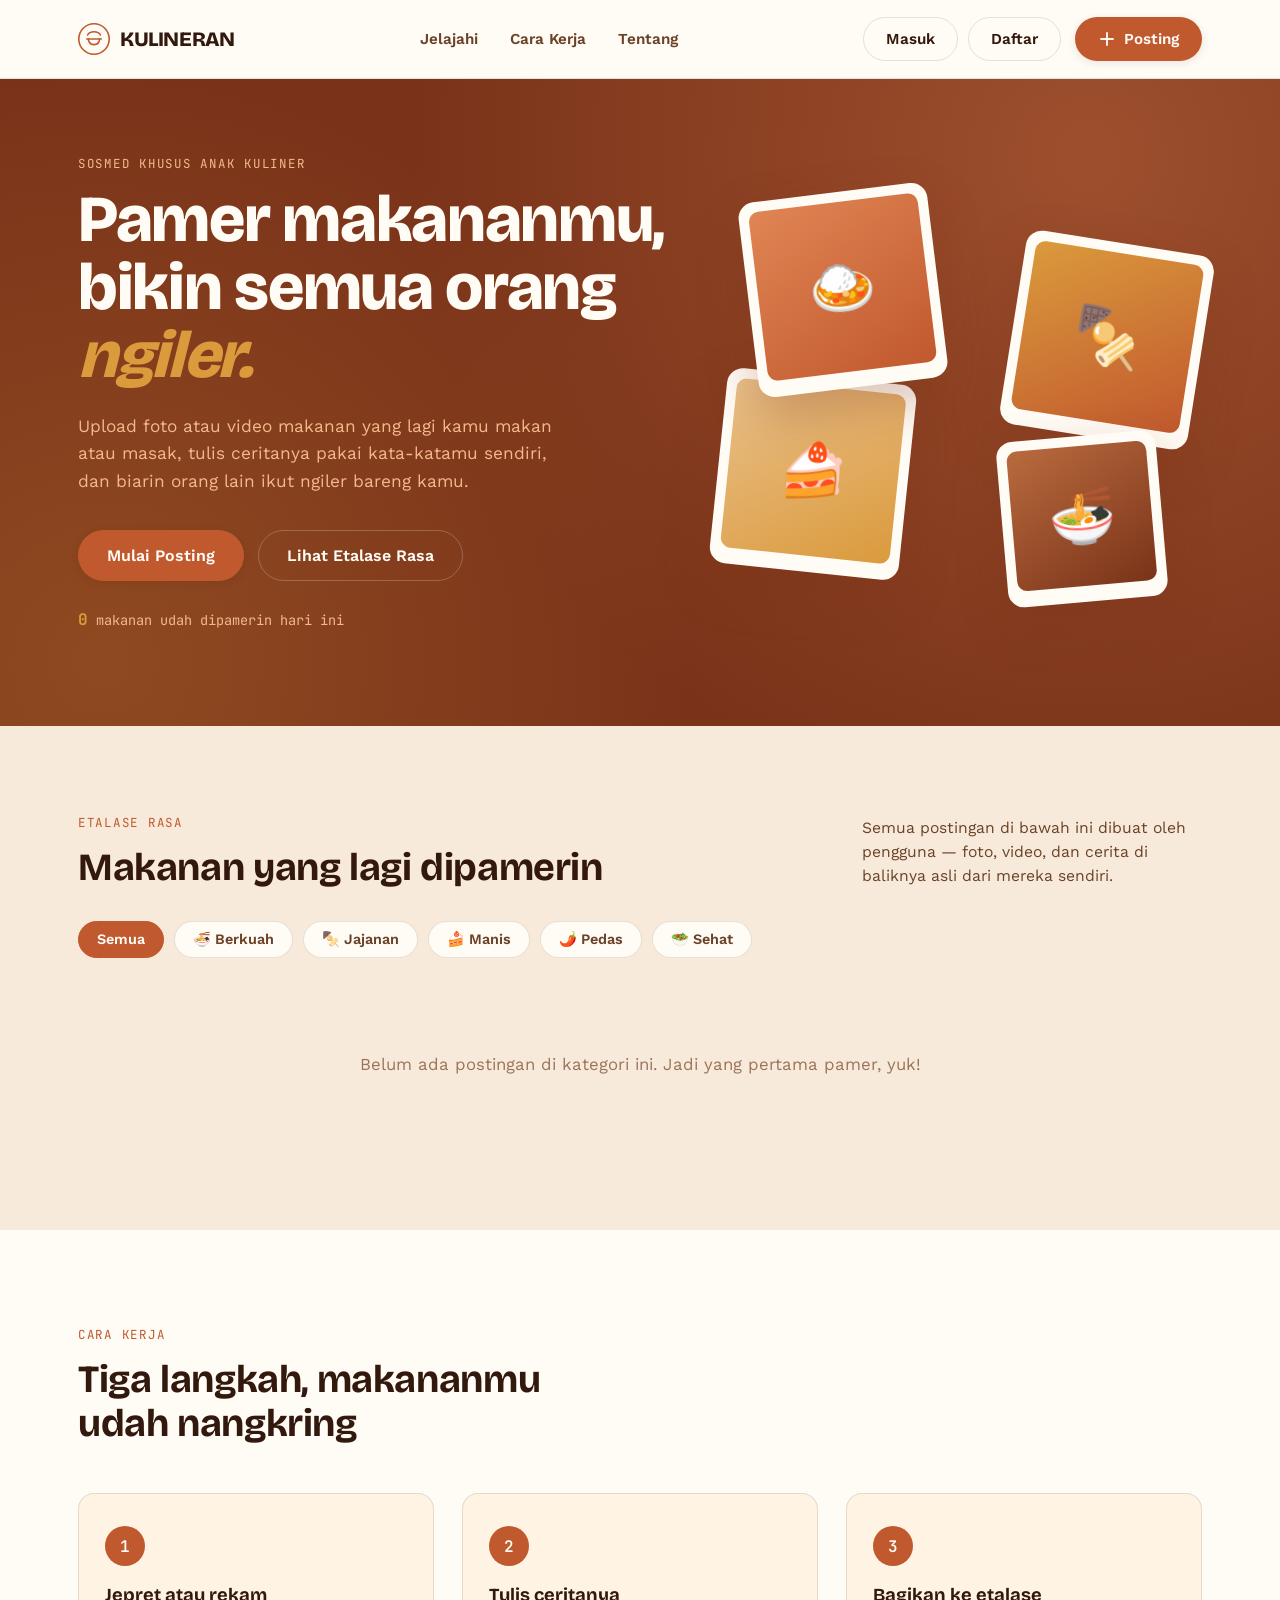
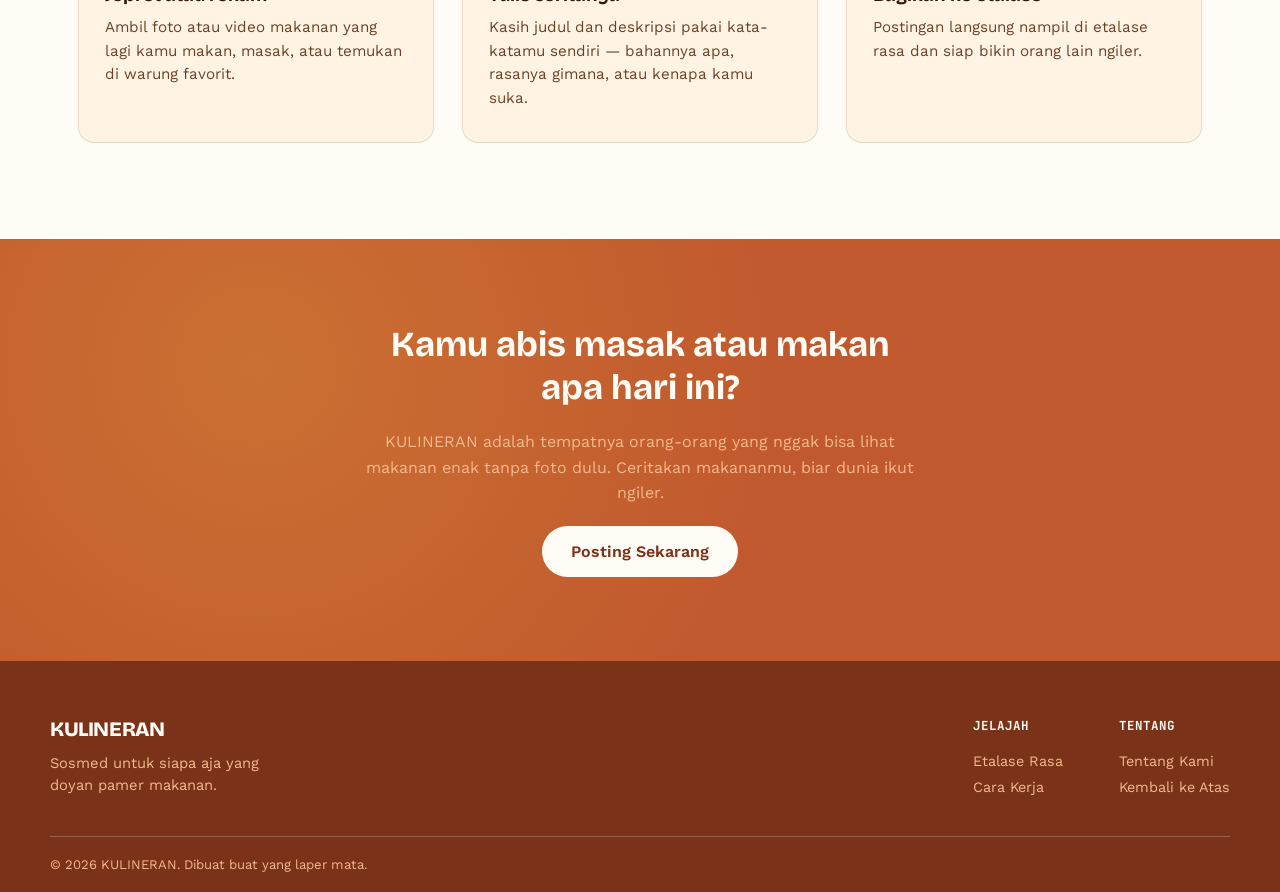
==== index.html @ 12bdce5d "Fix website structure" ====
<!DOCTYPE html>
<html lang="id">
<head>
<meta charset="UTF-8">
<meta name="viewport" content="width=device-width, initial-scale=1.0">
<title>KULINERAN — Pamer Makananmu, Bikin Semua Orang Ngiler</title>
<link rel="preconnect" href="https://fonts.googleapis.com">
<link rel="preconnect" href="https://fonts.gstatic.com" crossorigin>
<link href="https://fonts.googleapis.com/css2?family=Bricolage+Grotesque:opsz,wght@12..96,500;12..96,600;12..96,700;12..96,800&family=Work+Sans:wght@400;500;600;700&family=JetBrains+Mono:wght@400;500&display=swap" rel="stylesheet">
<link rel="stylesheet" href="style.css">
</head>
<body>

<!-- ============ HEADER ============ -->
<header class="site-header" id="top">
  <div class="wrap header-inner">
    <a class="logo" href="#top" aria-label="KULINERAN — beranda">
      <span class="logo-mark" aria-hidden="true">
        <svg viewBox="0 0 40 40" fill="none" xmlns="http://www.w3.org/2000/svg">
          <circle cx="20" cy="20" r="19" stroke="currentColor" stroke-width="2"/>
          <path d="M12 15C12 15 14 11 20 11C26 11 28 15 28 15" stroke="currentColor" stroke-width="2" stroke-linecap="round"/>
          <path d="M11 20H29" stroke="currentColor" stroke-width="2" stroke-linecap="round"/>
          <path d="M13 20C13 20 13 27 20 27C27 27 27 20 27 20" stroke="currentColor" stroke-width="2" stroke-linecap="round"/>
        </svg>
      </span>
      <span class="logo-text">KULINERAN</span>
    </a>

    <nav class="main-nav" aria-label="Navigasi utama">
      <a href="#feed">Jelajahi</a>
      <a href="#cara-kerja">Cara Kerja</a>
      <a href="#tentang">Tentang</a>
    </nav>

    <div class="header-actions">
      <div class="auth-guest" id="authGuest">
        <a class="btn btn-ghost header-auth-link" href="login.html">Masuk</a>
        <a class="btn btn-ghost header-auth-link" href="register.html">Daftar</a>
      </div>
      <div class="auth-user" id="authUser" hidden>
        <a class="user-chip" href="profile.html" aria-label="Lihat profil pengguna">
          <span class="user-avatar" id="userAvatar" aria-hidden="true">👤</span>
          <span class="user-name" id="userName">Kamu</span>
        </a>
        <button class="btn btn-ghost header-auth-link" id="logoutBtn" type="button">Keluar</button>
      </div>
      <button class="btn btn-primary" id="openUploadBtn" type="button">
        <svg width="18" height="18" viewBox="0 0 24 24" fill="none" aria-hidden="true"><path d="M12 4V20M4 12H20" stroke="currentColor" stroke-width="2.4" stroke-linecap="round"/></svg>
        Posting
      </button>
      <button class="nav-toggle" id="navToggle" aria-label="Buka menu" aria-expanded="false">
        <span></span><span></span><span></span>
      </button>
    </div>
  </div>
  <nav class="mobile-nav" id="mobileNav" aria-label="Navigasi mobile">
    <a href="#feed">Jelajahi</a>
    <a href="#cara-kerja">Cara Kerja</a>
    <a href="#tentang">Tentang</a>
    <a href="login.html" id="mobileLoginLink">Masuk</a>
    <a href="register.html" id="mobileRegisterLink">Daftar</a>
    <a href="#" id="mobileLogoutLink" hidden>Keluar</a>
  </nav>
</header>


<main>
  <!-- ============ HERO ============ -->
  <section class="hero">
    <div class="wrap hero-inner">
      <div class="hero-copy">
        <p class="eyebrow">sosmed khusus anak kuliner</p>
        <h1 class="hero-title">Pamer&nbsp;makananmu,<br>bikin&nbsp;semua&nbsp;orang<br><span class="hero-title-accent">ngiler.</span></h1>
        <p class="hero-sub">Upload foto atau video makanan yang lagi kamu makan atau masak, tulis ceritanya pakai kata-katamu sendiri, dan biarin orang lain ikut ngiler bareng kamu.</p>
        <div class="hero-cta">
          <button class="btn btn-primary btn-lg" id="heroUploadBtn" type="button">Mulai Posting</button>
          <a class="btn btn-ghost btn-lg" href="#feed">Lihat Etalase Rasa</a>
        </div>
        <p class="hero-stat"><strong id="totalPosts">12.480</strong> makanan udah dipamerin hari ini</p>
      </div>

      <div class="hero-collage" aria-hidden="true">
        <div class="collage-card card-a">
          <div class="collage-media grad-1">🍛</div>
        </div>
        <div class="collage-card card-b">
          <div class="collage-media grad-2">🍢</div>
        </div>
        <div class="collage-card card-c">
          <div class="collage-media grad-3">🍰</div>
        </div>
        <div class="collage-card card-d">
          <div class="collage-media grad-4">🍜</div>
        </div>
      </div>
    </div>
  </section>

  <!-- ============ FEED ============ -->
  <section class="feed-section" id="feed">
    <div class="wrap">
      <div class="feed-header">
        <div>
          <p class="eyebrow eyebrow-dark">etalase rasa</p>
          <h2 class="section-title">Makanan yang lagi dipamerin</h2>
        </div>
        <p class="feed-desc">Semua postingan di bawah ini dibuat oleh pengguna — foto, video, dan cerita di baliknya asli dari mereka sendiri.</p>
      </div>

      <div class="filter-row" id="filterRow" role="tablist" aria-label="Filter kategori makanan">
        <button class="chip is-active" data-filter="semua" type="button" role="tab" aria-selected="true">Semua</button>
        <button class="chip" data-filter="berkuah" type="button" role="tab" aria-selected="false">🍜 Berkuah</button>
        <button class="chip" data-filter="jajanan" type="button" role="tab" aria-selected="false">🍢 Jajanan</button>
        <button class="chip" data-filter="manis" type="button" role="tab" aria-selected="false">🍰 Manis</button>
        <button class="chip" data-filter="pedas" type="button" role="tab" aria-selected="false">🌶️ Pedas</button>
        <button class="chip" data-filter="sehat" type="button" role="tab" aria-selected="false">🥗 Sehat</button>
      </div>

      <div class="feed-grid" id="feedGrid">
        <!-- Kartu makanan akan ditambahkan lewat JS (seed data + postingan baru) -->
      </div>

      <p class="feed-empty" id="feedEmpty" hidden>Belum ada postingan di kategori ini. Jadi yang pertama pamer, yuk!</p>
    </div>
  </section>

  <!-- ============ CARA KERJA ============ -->
  <section class="how-section" id="cara-kerja">
    <div class="wrap">
      <p class="eyebrow eyebrow-dark">cara kerja</p>
      <h2 class="section-title">Tiga langkah, makananmu udah nangkring</h2>

      <div class="how-grid">
        <div class="how-card">
          <span class="how-num">1</span>
          <h3>Jepret atau rekam</h3>
          <p>Ambil foto atau video makanan yang lagi kamu makan, masak, atau temukan di warung favorit.</p>
        </div>
        <div class="how-card">
          <span class="how-num">2</span>
          <h3>Tulis ceritanya</h3>
          <p>Kasih judul dan deskripsi pakai kata-katamu sendiri — bahannya apa, rasanya gimana, atau kenapa kamu suka.</p>
        </div>
        <div class="how-card">
          <span class="how-num">3</span>
          <h3>Bagikan ke etalase</h3>
          <p>Postingan langsung nampil di etalase rasa dan siap bikin orang lain ngiler.</p>
        </div>
      </div>
    </div>
  </section>

  <!-- ============ CTA BANNER ============ -->
  <section class="cta-banner" id="tentang">
    <div class="wrap cta-inner">
      <h2>Kamu abis masak atau makan apa hari ini?</h2>
      <p>KULINERAN adalah tempatnya orang-orang yang nggak bisa lihat makanan enak tanpa foto dulu. Ceritakan makananmu, biar dunia ikut ngiler.</p>
      <button class="btn btn-onlight btn-lg" id="ctaUploadBtn" type="button">Posting Sekarang</button>
    </div>
  </section>
</main>

<!-- ============ FOOTER ============ -->
<footer class="site-footer">
  <div class="wrap footer-inner">
    <div class="footer-brand">
      <span class="logo-text logo-text-light">KULINERAN</span>
      <p>Sosmed untuk siapa aja yang doyan pamer makanan.</p>
    </div>
    <div class="footer-links">
      <div>
        <h4>Jelajah</h4>
        <a href="#feed">Etalase Rasa</a>
        <a href="#cara-kerja">Cara Kerja</a>
      </div>
      <div>
        <h4>Tentang</h4>
        <a href="#tentang">Tentang Kami</a>
        <a href="#top">Kembali ke Atas</a>
      </div>
    </div>
  </div>
  <div class="wrap footer-bottom">
    <p>&copy; 2026 KULINERAN. Dibuat buat yang laper mata.</p>
  </div>
</footer>

<!-- ============ MODAL: POSTING BARU ============ -->
<div class="modal-overlay" id="uploadModal" hidden>
  <div class="modal-panel" role="dialog" aria-modal="true" aria-labelledby="uploadModalTitle">
    <div class="modal-head">
      <h3 id="uploadModalTitle">Posting Makanan Baru</h3>
      <button class="icon-btn" id="closeUploadBtn" type="button" aria-label="Tutup form posting">
        <svg width="20" height="20" viewBox="0 0 24 24" fill="none"><path d="M5 5L19 19M19 5L5 19" stroke="currentColor" stroke-width="2.2" stroke-linecap="round"/></svg>
      </button>
    </div>

    <form id="uploadForm" class="upload-form">
      <label class="dropzone" id="dropzone" for="mediaInput">
        <input type="file" id="mediaInput" accept="image/*,video/*" hidden>
        <div class="dropzone-empty" id="dropzoneEmpty">
          <svg width="30" height="30" viewBox="0 0 24 24" fill="none" aria-hidden="true"><path d="M12 16V4M12 4L7 9M12 4L17 9" stroke="currentColor" stroke-width="2" stroke-linecap="round" stroke-linejoin="round"/><path d="M4 16V18C4 19.1 4.9 20 6 20H18C19.1 20 20 19.1 20 18V16" stroke="currentColor" stroke-width="2" stroke-linecap="round"/></svg>
          <p><strong>Pilih foto atau video</strong> makanan kamu</p>
          <span>JPG, PNG, MP4 — klik untuk memilih file</span>
        </div>
        <div class="dropzone-preview" id="dropzonePreview" hidden></div>
      </label>

      <div class="field">
        <label for="postTitle">Judul postingan</label>
        <input type="text" id="postTitle" placeholder="Contoh: Nasi Goreng Spesial Buatan Sendiri" required maxlength="60">
      </div>

      <div class="field">
        <label for="postDesc">Deskripsi</label>
        <textarea id="postDesc" rows="4" placeholder="Ceritain makanannya dong — bahan apa aja, dibuat gimana, atau kenapa kamu suka..." required maxlength="280"></textarea>
      </div>

      <div class="field-row">
        <div class="field">
          <label for="postCategory">Kategori</label>
          <select id="postCategory">
            <option value="berkuah">🍜 Berkuah</option>
            <option value="jajanan">🍢 Jajanan</option>
            <option value="manis">🍰 Manis</option>
            <option value="pedas">🌶️ Pedas</option>
            <option value="sehat">🥗 Sehat</option>
          </select>
        </div>
        <div class="field">
          <label for="postUser">Nama kamu</label>
          <input type="text" id="postUser" placeholder="@namakamu" maxlength="30">
        </div>
      </div>

      <button class="btn btn-primary btn-lg btn-block" type="submit">Bagikan ke Etalase</button>
    </form>
  </div>
</div>

<!-- ============ MODAL: EDIT KONTEN ============ -->
<div class="modal-overlay" id="editModal" hidden>
  <div class="modal-panel" role="dialog" aria-modal="true" aria-labelledby="editModalTitle">
    <div class="modal-head">
      <h3 id="editModalTitle">Edit Postingan</h3>
      <button class="icon-btn" id="closeEditBtn" type="button" aria-label="Tutup form edit">
        <svg width="20" height="20" viewBox="0 0 24 24" fill="none"><path d="M5 5L19 19M19 5L5 19" stroke="currentColor" stroke-width="2.2" stroke-linecap="round"/></svg>
      </button>
    </div>

    <form id="editForm" class="upload-form">
      <label class="dropzone" id="editDropzone" for="editMediaInput">
        <input type="file" id="editMediaInput" accept="image/*,video/*" hidden>
        <div class="dropzone-empty" id="editDropzoneEmpty">
          <svg width="30" height="30" viewBox="0 0 24 24" fill="none" aria-hidden="true"><path d="M12 16V4M12 4L7 9M12 4L17 9" stroke="currentColor" stroke-width="2" stroke-linecap="round" stroke-linejoin="round"/><path d="M4 16V18C4 19.1 4.9 20 6 20H18C19.1 20 20 19.1 20 18V16" stroke="currentColor" stroke-width="2" stroke-linecap="round"/></svg>
          <p><strong>Ganti foto atau video</strong> makanan kamu</p>
          <span>JPG, PNG, MP4 — klik untuk memilih file</span>
        </div>
        <div class="dropzone-preview" id="editDropzonePreview" hidden></div>
      </label>

      <div class="field">
        <label for="editPostTitle">Judul postingan</label>
        <input type="text" id="editPostTitle" placeholder="Contoh: Nasi Goreng Spesial Buatan Sendiri" required maxlength="60">
      </div>

      <div class="field">
        <label for="editPostDesc">Deskripsi</label>
        <textarea id="editPostDesc" rows="4" placeholder="Ceritain makanannya dong — bahan apa aja, dibuat gimana, atau kenapa kamu suka..." required maxlength="280"></textarea>
      </div>

      <div class="field-row">
        <div class="field">
          <label for="editPostCategory">Kategori</label>
          <select id="editPostCategory">
            <option value="berkuah">🍜 Berkuah</option>
            <option value="jajanan">🍢 Jajanan</option>
            <option value="manis">🍰 Manis</option>
            <option value="pedas">🌶️ Pedas</option>
            <option value="sehat">🥗 Sehat</option>
          </select>
        </div>
      </div>

      <div class="form-actions">
        <button class="btn btn-primary btn-lg btn-block" type="submit">Simpan Perubahan</button>
        <button class="btn btn-ghost btn-lg btn-block" id="deletePostBtn" type="button">Hapus Postingan</button>
      </div>
    </form>
  </div>
</div>

<!-- ============ MODAL: LIGHTBOX DETAIL (Threads Style) ============ -->
<div class="modal-overlay" id="lightbox" hidden>
  <div class="lightbox-threads" role="dialog" aria-modal="true" aria-labelledby="lightboxTitle">
    <button class="icon-btn lightbox-close" id="closeLightboxBtn" type="button" aria-label="Tutup">
      <svg width="20" height="20" viewBox="0 0 24 24" fill="none"><path d="M5 5L19 19M19 5L5 19" stroke="currentColor" stroke-width="2.2" stroke-linecap="round"/></svg>
    </button>
    
    <div class="lightbox-media" id="lightboxMedia"></div>
    
    <div class="lightbox-panel threads-panel" id="lightboxPanel">
      <div class="threads-drag-handle"></div>
      
      <div class="threads-info-content">
        <div class="threads-header">
          <span class="tag" id="lightboxTag">Kategori</span>
          <button class="icon-btn lightbox-save-btn" id="lightboxSaveBtn" type="button" aria-label="Simpan postingan" aria-pressed="false">
            <svg width="18" height="18" viewBox="0 0 24 24" fill="none" stroke="currentColor" stroke-width="2" stroke-linecap="round" stroke-linejoin="round"><path d="M19 21l-7-5-7 5V5a2 2 0 0 1 2-2h10a2 2 0 0 1 2 2z"></path></svg>
          </button>
        </div>
        
        <h3 id="lightboxTitle">Judul postingan</h3>
        <p id="lightboxDesc">Deskripsi lengkap.</p>
        
        <div class="lightbox-meta">
          <span id="lightboxUser">@pengguna</span>
          <span id="lightboxTime">baru saja</span>
        </div>
      </div>
    </div>
  </div>
</div>

<!-- ============ TOAST ============ -->
<div class="toast" id="toast" hidden>Berhasil diposting! 🎉</div>

<script src="script.js"></script>
</body>
</html>
---- style.css ----
/* ==========================================================
   KULINERAN — style.css
   Token system: warna dasar terracotta, tipografi Bricolage
   Grotesque (display) + Work Sans (body) + JetBrains Mono (meta)
   ========================================================== */

:root{
  /* -- warna dasar: terracotta -- */
  --terracotta-deep:  #7A3319;
  --terracotta:        #C1592E;
  --terracotta-light:  #E08554;
  --terracotta-pale:   #F3B98C;

  --cream-bg:   #F7EADA;
  --surface:    #FFFBF5;
  --surface-2:  #FFF3E4;

  --ink:        #33190D;
  --ink-soft:   #6B4227;
  --ink-faint:  #9C7359;

  --olive:      #6E7D48;
  --olive-bg:   #E9EEDB;
  --gold:       #DB9A3C;
  --gold-bg:    #FBEBD1;

  --line: rgba(51,25,13,0.12);
  --line-on-dark: rgba(255,251,245,0.22);

  --shadow-sm: 0 2px 8px rgba(51,25,13,0.10);
  --shadow-md: 0 10px 28px rgba(51,25,13,0.16);
  --shadow-lg: 0 20px 48px rgba(122,51,25,0.28);

  --radius-sm: 10px;
  --radius-md: 16px;
  --radius-lg: 26px;

  --font-display: 'Bricolage Grotesque', system-ui, sans-serif;
  --font-body: 'Work Sans', system-ui, sans-serif;
  --font-mono: 'JetBrains Mono', ui-monospace, monospace;
}

/* ---------- reset ---------- */
*, *::before, *::after{ box-sizing: border-box; }
html{ scroll-behavior: smooth; }
@media (prefers-reduced-motion: reduce){
  html{ scroll-behavior: auto; }
  *, *::before, *::after{ animation-duration: 0.01ms !important; animation-iteration-count: 1 !important; transition-duration: 0.01ms !important; scroll-behavior: auto !important; }
}
body{
  margin: 0;
  font-family: var(--font-body);
  color: var(--ink);
  background: var(--surface);
  -webkit-font-smoothing: antialiased;
}
img{ max-width: 100%; display: block; }
a{ color: inherit; text-decoration: none; }
button{ font: inherit; cursor: pointer; }
h1,h2,h3,h4{ font-family: var(--font-display); margin: 0; }
p{ margin: 0; }

:focus-visible{
  outline: 3px solid var(--gold);
  outline-offset: 3px;
}

.wrap{
  max-width: 1180px;
  margin: 0 auto;
  padding: 0 28px;
}

/* ---------- buttons ---------- */
.btn{
  display: inline-flex;
  align-items: center;
  gap: 8px;
  justify-content: center;
  padding: 12px 22px;
  border-radius: 999px;
  font-weight: 600;
  font-size: 0.95rem;
  border: 1.5px solid transparent;
  transition: transform 0.15s ease, background 0.15s ease, box-shadow 0.15s ease, color 0.15s ease;
  white-space: nowrap;
}
.btn:hover{ transform: translateY(-2px); }
.btn:active{ transform: translateY(0); }
.btn-primary{
  background: var(--terracotta);
  color: var(--surface);
  box-shadow: var(--shadow-sm);
}
.btn-primary:hover{ background: var(--terracotta-deep); box-shadow: var(--shadow-md); }
.btn-ghost{
  background: transparent;
  color: var(--ink);
  border-color: var(--line);
}
.btn-ghost:hover{ background: var(--surface-2); border-color: var(--terracotta); }
.btn-onlight{
  background: var(--surface);
  color: var(--terracotta-deep);
}
.btn-onlight:hover{ background: var(--gold-bg); }
.btn-lg{ padding: 15px 28px; font-size: 1rem; }
.btn-block{ width: 100%; }

.eyebrow{
  font-family: var(--font-mono);
  font-size: 0.78rem;
  letter-spacing: 0.14em;
  text-transform: uppercase;
  color: var(--terracotta-pale);
  margin: 0 0 14px;
}
.eyebrow-dark{ color: var(--terracotta); }

.section-title{
  font-size: clamp(1.7rem, 3vw, 2.4rem);
  font-weight: 700;
  line-height: 1.15;
  letter-spacing: -0.01em;
}

/* ============ HEADER ============ */
.site-header{
  position: sticky;
  top: 0;
  z-index: 40;
  background: rgba(255,251,245,0.9);
  backdrop-filter: blur(10px);
  border-bottom: 1px solid var(--line);
}
.header-inner{
  display: flex;
  align-items: center;
  justify-content: space-between;
  gap: 24px;
  height: 78px;
}
.logo{
  display: flex;
  align-items: center;
  gap: 10px;
}
.logo-mark{
  color: var(--terracotta);
  width: 32px;
  height: 32px;
  display: inline-flex;
}
.logo-text{
  font-family: var(--font-display);
  font-weight: 800;
  font-size: 1.28rem;
  letter-spacing: -0.02em;
  color: var(--ink);
}
.logo-text-light{ color: var(--surface); }

.main-nav{
  display: flex;
  gap: 32px;
  font-weight: 600;
  font-size: 0.95rem;
}
.main-nav a{
  position: relative;
  padding: 6px 0;
  color: var(--ink-soft);
  transition: color 0.15s ease;
}
.main-nav a:hover{ color: var(--terracotta-deep); }

.header-actions{ display: flex; align-items: center; gap: 14px; }
.nav-toggle{
  display: none;
  flex-direction: column;
  gap: 5px;
  background: none;
  border: none;
  padding: 6px;
}
@media (max-width: 700px){
  .header-auth-link{ display: none; }
  .auth-user .user-chip{ display: none; }
}

.auth-guest, .auth-user{
  display: flex;
  align-items: center;
  gap: 10px;
}
.auth-guest[hidden], .auth-user[hidden]{
  display: none;
}
.user-chip{
  display: inline-flex;
  align-items: center;
  gap: 8px;
  padding: 7px 14px 7px 8px;
  border-radius: 999px;
  background: var(--surface-2);
  border: 1px solid var(--line);
}
.user-avatar{
  width: 26px;
  height: 26px;
  border-radius: 50%;
  background: var(--terracotta);
  color: var(--surface);
  display: inline-flex;
  align-items: center;
  justify-content: center;
  font-size: 0.85rem;
}
.user-name{
  font-weight: 600;
}

.profile-shell{
  padding: 42px 0 64px;
}

.profile-card{
  display: flex;
  align-items: center;
  gap: 22px;
  padding: 28px;
  border-radius: 24px;
  background: linear-gradient(135deg, var(--surface), var(--surface-2));
  border: 1px solid var(--line);
  box-shadow: var(--shadow-sm);
  margin-bottom: 28px;
}

.profile-avatar{
  width: 92px;
  height: 92px;
  border-radius: 50%;
  background: linear-gradient(135deg, var(--terracotta), var(--terracotta-light));
  color: var(--surface);
  display: flex;
  align-items: center;
  justify-content: center;
  font-size: 2rem;
  font-weight: 700;
}

.preview-avatar{
  width: 72px;
  height: 72px;
  margin: 0 auto 12px;
  font-size: 1.7rem;
}

.profile-avatar-upload{
  display: flex;
  flex-direction: column;
  align-items: center;
  gap: 8px;
  margin-bottom: 18px;
}

.profile-meta h1{
  font-size: clamp(2rem, 4vw, 2.8rem);
  margin-bottom: 6px;
}

.profile-handle{
  color: var(--ink-soft);
  font-weight: 600;
}

.profile-grid{
  display: grid;
  grid-template-columns: minmax(260px, 320px) 1fr;
  gap: 28px;
}

.profile-panel,
.profile-posts-panel{
  background: var(--surface);
  border: 1px solid var(--line);
  border-radius: 22px;
  box-shadow: var(--shadow-sm);
  padding: 24px;
}

.profile-info-list{
  display: grid;
  gap: 18px;
}

.info-row{
  padding-bottom: 14px;
  border-bottom: 1px solid var(--line);
}

.info-row:last-child{
  border-bottom: none;
  padding-bottom: 0;
}

.info-row label{
  display: block;
  color: var(--ink-soft);
  font-size: 0.8rem;
  text-transform: uppercase;
  letter-spacing: 0.08em;
  margin-bottom: 8px;
  font-weight: 700;
}

.info-row strong{
  font-size: 1.05rem;
  word-break: break-word;
}

.profile-posts-head{
  display: flex;
  justify-content: space-between;
  gap: 16px;
  align-items: center;
  margin-bottom: 18px;
}

.profile-posts-list{
  display: grid;
  gap: 14px;
}

.profile-post-item{
  padding: 18px;
  border-radius: 16px;
  background: var(--surface-2);
  border: 1px solid var(--line);
}

.profile-post-item h3{
  margin-bottom: 8px;
  font-size: 1.2rem;
}

.profile-post-meta{
  display: flex;
  gap: 10px;
  flex-wrap: wrap;
  color: var(--ink-soft);
  font-size: 0.82rem;
  margin-bottom: 10px;
}

.profile-edit-panel{
  margin-top: 28px;
  padding: 24px;
  border-radius: 22px;
  background: var(--surface);
  border: 1px solid var(--line);
  box-shadow: var(--shadow-sm);
}

.profile-edit-panel h2{
  margin-bottom: 18px;
}

.profile-edit-form{
  display: grid;
  gap: 18px;
}

.field-grid{
  display: grid;
  grid-template-columns: repeat(2, minmax(220px, 1fr));
  gap: 18px;
}

.field {
  display: grid;
  gap: 8px;
}

.field label,
.profile-edit-form label{
  font-weight: 600;
  color: var(--ink-soft);
}

.field input {
  width: 100%;
  padding: 12px 14px;
  border-radius: 12px;
  border: 1px solid var(--line);
  background: var(--surface-2);
  color: var(--ink);
  font: inherit;
}

.field-full {
  grid-column: 1 / -1;
}

.profile-edit-actions{
  display: flex;
  gap: 12px;
  flex-wrap: wrap;
}

.empty-state{
  padding: 22px;
  border-radius: 16px;
  background: var(--surface-2);
  color: var(--ink-soft);
  border: 1px dashed var(--line);
}

@media (max-width: 820px){
  .profile-grid{
    grid-template-columns: 1fr;
  }

  .profile-card{
    flex-direction: column;
    align-items: flex-start;
  }

  .field-grid {
    grid-template-columns: 1fr;
  }
}

.nav-toggle{
  font-size: 0.88rem;
  color: var(--ink);
  max-width: 120px;
  overflow: hidden;
  text-overflow: ellipsis;
  white-space: nowrap;
}
.nav-toggle span{
  width: 22px;
  height: 2px;
  background: var(--ink);
  border-radius: 2px;
}
.mobile-nav{
  display: none;
  flex-direction: column;
  padding: 10px 28px 20px;
  border-top: 1px solid var(--line);
  background: var(--surface);
}
.mobile-nav a{
  padding: 12px 0;
  font-weight: 600;
  border-bottom: 1px solid var(--line);
}
.mobile-nav.is-open{ display: flex; }

/* ============ HERO ============ */
.hero{
  background: var(--terracotta-deep);
  background-image:
    radial-gradient(circle at 85% 12%, rgba(224,133,84,0.35), transparent 55%),
    radial-gradient(circle at 8% 90%, rgba(219,154,60,0.22), transparent 45%);
  color: var(--surface);
  padding: 76px 0 96px;
  overflow: hidden;
}
.hero-inner{
  display: grid;
  grid-template-columns: 1.1fr 0.9fr;
  gap: 48px;
  align-items: center;
}
.hero-title{
  font-size: clamp(2.4rem, 5.4vw, 4.1rem);
  font-weight: 800;
  line-height: 1.04;
  letter-spacing: -0.02em;
  margin-bottom: 22px;
}
.hero-title-accent{ color: var(--gold); font-style: italic; }
.hero-sub{
  font-size: 1.08rem;
  line-height: 1.6;
  color: var(--terracotta-pale);
  max-width: 480px;
  margin-bottom: 34px;
}
.hero-cta{ display: flex; gap: 14px; flex-wrap: wrap; margin-bottom: 28px; }
.hero .btn-ghost{ color: var(--surface); border-color: var(--line-on-dark); }
.hero .btn-ghost:hover{ background: rgba(255,251,245,0.08); border-color: var(--surface); }
.hero-stat{
  font-family: var(--font-mono);
  font-size: 0.85rem;
  color: var(--terracotta-pale);
}
.hero-stat strong{ color: var(--gold); font-size: 1rem; }

.hero-collage{
  position: relative;
  height: 400px;
}
.collage-card{
  position: absolute;
  width: 190px;
  border-radius: var(--radius-md);
  background: var(--surface);
  padding: 10px 10px 16px;
  box-shadow: var(--shadow-lg);
}
.collage-media{
  width: 100%;
  aspect-ratio: 1/1;
  border-radius: 10px;
  display: flex;
  align-items: center;
  justify-content: center;
  font-size: 3.4rem;
}
.grad-1{ background: linear-gradient(150deg, #E08554, #C1592E); }
.grad-2{ background: linear-gradient(150deg, #DB9A3C, #C1592E); }
.grad-3{ background: linear-gradient(150deg, #E9C08A, #DB9A3C); }
.grad-4{ background: linear-gradient(150deg, #B96B3E, #7A3319); }

.card-a{ top: 0; left: 30px; transform: rotate(-7deg); z-index: 2; }
.card-b{ top: 50px; right: 0; transform: rotate(9deg); z-index: 1; }
.card-c{ bottom: 20px; left: 0; transform: rotate(6deg); z-index: 1; }
.card-d{ bottom: -10px; right: 40px; transform: rotate(-5deg); z-index: 3; width: 160px; }

/* ============ FEED ============ */
.feed-section{
  background: var(--cream-bg);
  padding: 88px 0 96px;
}
.feed-header{
  display: flex;
  justify-content: space-between;
  align-items: flex-end;
  gap: 32px;
  flex-wrap: wrap;
  margin-bottom: 32px;
}
.feed-desc{
  max-width: 340px;
  color: var(--ink-soft);
  font-size: 0.98rem;
  line-height: 1.55;
}

.filter-row{
  display: flex;
  gap: 10px;
  flex-wrap: wrap;
  margin-bottom: 36px;
}
.chip{
  background: var(--surface);
  border: 1.5px solid var(--line);
  color: var(--ink-soft);
  padding: 9px 18px;
  border-radius: 999px;
  font-weight: 600;
  font-size: 0.9rem;
  transition: all 0.15s ease;
}
.chip:hover{ border-color: var(--terracotta); color: var(--terracotta-deep); }
.chip.is-active{
  background: var(--terracotta);
  border-color: var(--terracotta);
  color: var(--surface);
}

.feed-grid{
  display: grid;
  grid-template-columns: repeat(3, 1fr);
  gap: 26px;
}
.feed-empty{
  text-align: center;
  padding: 60px 0;
  color: var(--ink-faint);
  font-size: 1.05rem;
}

.post-card{
  background: var(--surface);
  border-radius: var(--radius-md);
  overflow: hidden;
  box-shadow: var(--shadow-sm);
  border: 1px solid var(--line);
  transition: transform 0.2s ease, box-shadow 0.2s ease;
  display: flex;
  flex-direction: column;
  animation: cardIn 0.4s ease both;
}
@keyframes cardIn{
  from{ opacity: 0; transform: translateY(14px); }
  to{ opacity: 1; transform: translateY(0); }
}
.post-card:hover{ transform: translateY(-4px); box-shadow: var(--shadow-md); }

.post-media{
  position: relative;
  width: 100%;
  aspect-ratio: 4/3;
  cursor: pointer;
  display: flex;
  align-items: center;
  justify-content: center;
  font-size: 3.6rem;
  color: var(--surface);
  overflow: hidden;
  background: linear-gradient(150deg, var(--terracotta-light), var(--terracotta));
}
.post-media img, .post-media video{
  width: 100%;
  height: 100%;
  object-fit: cover;
}
.post-media .play-badge{
  position: absolute;
  inset: 0;
  display: flex;
  align-items: center;
  justify-content: center;
  background: rgba(51,25,13,0.18);
}
.post-media .play-badge svg{
  width: 52px; height: 52px;
  filter: drop-shadow(0 4px 10px rgba(0,0,0,0.35));
}
.post-tag{
  position: absolute;
  top: 12px;
  left: 12px;
  font-family: var(--font-mono);
  font-size: 0.72rem;
  letter-spacing: 0.03em;
  background: rgba(51,25,13,0.55);
  color: var(--surface);
  padding: 5px 11px;
  border-radius: 999px;
  backdrop-filter: blur(4px);
}

.post-body{
  padding: 18px 20px 20px;
  display: flex;
  flex-direction: column;
  gap: 8px;
  flex: 1;
}
.post-title{
  font-size: 1.08rem;
  font-weight: 700;
  line-height: 1.3;
}
.post-desc{
  color: var(--ink-soft);
  font-size: 0.92rem;
  line-height: 1.5;
  display: -webkit-box;
  -webkit-line-clamp: 3;
  -webkit-box-orient: vertical;
  overflow: hidden;
  flex: 1;
}
.post-meta{
  display: flex;
  justify-content: space-between;
  align-items: center;
  margin-top: 6px;
  font-family: var(--font-mono);
  font-size: 0.76rem;
  color: var(--ink-faint);
}
.post-footer{
  display: flex;
  align-items: center;
  justify-content: space-between;
  margin-top: 10px;
  padding-top: 12px;
  border-top: 1px dashed var(--line);
}
.ngiler-btn{
  display: inline-flex;
  align-items: center;
  gap: 7px;
  background: none;
  border: none;
  color: var(--ink-soft);
  font-weight: 700;
  font-size: 0.9rem;
  padding: 4px 2px;
  transition: color 0.15s ease;
}
.ngiler-btn svg{ transition: transform 0.2s ease; }
.ngiler-btn:hover svg{ transform: scale(1.12); }
.ngiler-btn.is-active{ color: var(--terracotta); }
.ngiler-btn.is-active svg path{ fill: var(--terracotta); }
.ngiler-btn.bump svg{ animation: bump 0.35s ease; }
@keyframes bump{
  0%{ transform: scale(1); } 40%{ transform: scale(1.35); } 100%{ transform: scale(1); }
}
.comment-count{
  display: inline-flex;
  align-items: center;
  gap: 6px;
  color: var(--ink-faint);
  font-size: 0.86rem;
}

/* ---------- expandable description ---------- */
.post-desc-container{
  position: relative;
}
.post-desc{
  color: var(--ink-soft);
  font-size: 0.92rem;
  line-height: 1.5;
  display: -webkit-box;
  -webkit-line-clamp: 3;
  -webkit-box-orient: vertical;
  overflow: hidden;
  flex: 1;
  max-height: 70px;
  transition: max-height 0.3s ease;
}
.post-desc.is-expanded{
  -webkit-line-clamp: unset;
  max-height: none;
  display: block;
}
.expand-desc-btn{
  display: inline-block;
  background: none;
  border: none;
  color: var(--terracotta);
  font-weight: 600;
  font-size: 0.85rem;
  padding: 4px 0;
  cursor: pointer;
  margin-top: 6px;
  transition: color 0.15s ease;
}
.expand-desc-btn:hover{
  color: var(--terracotta-deep);
}

/* ---------- save/bookmark button ---------- */
.save-btn{
  display: inline-flex;
  align-items: center;
  justify-content: center;
  width: 28px;
  height: 28px;
  background: none;
  border: none;
  color: var(--ink-soft);
  cursor: pointer;
  transition: color 0.15s ease;
  padding: 4px;
}
.save-btn:hover{
  color: var(--terracotta);
}
.save-btn svg{
  width: 18px;
  height: 18px;
}
.save-btn.is-saved{
  color: var(--terracotta);
}
.save-btn.is-saved svg{
  fill: var(--terracotta);
}

/* ---------- edit/delete actions ---------- */
.post-actions{
  display: flex;
  gap: 10px;
  margin-bottom: 12px;
  padding-bottom: 12px;
  border-bottom: 1px dashed var(--line);
}

.action-btn{
  display: inline-flex;
  align-items: center;
  justify-content: center;
  width: 28px;
  height: 28px;
  background: var(--surface-2);
  border: 1px solid var(--line);
  border-radius: 6px;
  color: var(--ink-soft);
  cursor: pointer;
  transition: all 0.15s ease;
  padding: 0;
}

.action-btn:hover{
  background: var(--gold-bg);
  border-color: var(--gold);
  color: var(--terracotta-deep);
}

.action-btn svg{
  width: 16px;
  height: 16px;
}

.edit-btn:hover svg{
  stroke: var(--terracotta-deep);
}

.delete-btn:hover svg{
  stroke: var(--terracotta-deep);
}

.form-actions{
  display: flex;
  flex-direction: column;
  gap: 12px;
  margin-top: 20px;
}

/* ============ CARA KERJA ============ */
.how-section{
  padding: 96px 0;
  background: var(--surface);
}
.how-section .section-title{ max-width: 560px; margin-bottom: 48px; }
.how-grid{
  display: grid;
  grid-template-columns: repeat(3, 1fr);
  gap: 28px;
}
.how-card{
  background: var(--surface-2);
  border-radius: var(--radius-md);
  padding: 32px 26px;
  border: 1px solid var(--line);
}
.how-num{
  display: inline-flex;
  align-items: center;
  justify-content: center;
  width: 40px; height: 40px;
  border-radius: 50%;
  background: var(--terracotta);
  color: var(--surface);
  font-family: var(--font-mono);
  font-weight: 600;
  margin-bottom: 18px;
}
.how-card h3{ font-size: 1.15rem; margin-bottom: 10px; }
.how-card p{ color: var(--ink-soft); line-height: 1.55; font-size: 0.95rem; }

/* ============ CTA BANNER ============ */
.cta-banner{
  background: var(--terracotta);
  background-image: radial-gradient(circle at 20% 30%, rgba(219,154,60,0.35), transparent 50%);
  color: var(--surface);
  padding: 84px 0;
  text-align: center;
}
.cta-inner{ max-width: 620px; margin: 0 auto; display: flex; flex-direction: column; align-items: center; gap: 20px; }
.cta-banner h2{ font-size: clamp(1.6rem, 3.4vw, 2.2rem); }
.cta-banner p{ color: var(--terracotta-pale); line-height: 1.6; }

/* ============ FOOTER ============ */
.site-footer{
  background: var(--terracotta-deep);
  color: var(--terracotta-pale);
}
.footer-inner{
  display: flex;
  justify-content: space-between;
  gap: 40px;
  padding: 56px 0 36px;
  flex-wrap: wrap;
}
.footer-brand p{ margin-top: 10px; max-width: 240px; font-size: 0.92rem; line-height: 1.5; }
.footer-links{ display: flex; gap: 56px; }
.footer-links h4{
  font-family: var(--font-mono);
  font-size: 0.78rem;
  text-transform: uppercase;
  letter-spacing: 0.08em;
  color: var(--surface);
  margin-bottom: 14px;
}
.footer-links a{ display: block; padding: 5px 0; font-size: 0.9rem; transition: color 0.15s ease; }
.footer-links a:hover{ color: var(--surface); }
.footer-bottom{
  border-top: 1px solid var(--line-on-dark);
  padding: 20px 0;
  font-size: 0.82rem;
}

/* ============ MODAL ============ */
.modal-overlay{
  position: fixed;
  inset: 0;
  background: rgba(51,25,13,0.55);
  backdrop-filter: blur(3px);
  display: flex;
  align-items: center;
  justify-content: center;
  padding: 24px;
  z-index: 100;
  animation: fadeIn 0.2s ease;
}
.modal-overlay.lightbox-active{
  padding: 0;
  background: transparent;
  backdrop-filter: none;
  align-items: flex-end;
}
.modal-overlay[hidden]{
  display: none;
}
@keyframes fadeIn{ from{ opacity: 0; } to{ opacity: 1; } }
.modal-panel{
  background: var(--surface);
  border-radius: var(--radius-lg);
  width: 100%;
  max-width: 520px;
  max-height: 88vh;
  overflow-y: auto;
  padding: 28px 28px 32px;
  box-shadow: var(--shadow-lg);
  animation: popIn 0.22s ease;
}
@keyframes popIn{
  from{ opacity: 0; transform: translateY(14px) scale(0.98); }
  to{ opacity: 1; transform: translateY(0) scale(1); }
}
.modal-head{
  display: flex;
  align-items: center;
  justify-content: space-between;
  margin-bottom: 20px;
}
.modal-head h3{ font-size: 1.3rem; }
.icon-btn{
  background: var(--surface-2);
  border: none;
  border-radius: 50%;
  width: 36px; height: 36px;
  display: inline-flex;
  align-items: center;
  justify-content: center;
  color: var(--ink-soft);
  transition: background 0.15s ease, color 0.15s ease;
}
.icon-btn:hover{ background: var(--terracotta); color: var(--surface); }

.upload-form{ display: flex; flex-direction: column; gap: 18px; }
.dropzone{
  display: block;
  border: 2px dashed var(--line);
  border-radius: var(--radius-md);
  cursor: pointer;
  transition: border-color 0.15s ease, background 0.15s ease;
}
.dropzone:hover{ border-color: var(--terracotta); background: var(--surface-2); }
.dropzone-empty{
  padding: 34px 20px;
  text-align: center;
  color: var(--ink-soft);
}
.dropzone-empty svg{ color: var(--terracotta); margin-bottom: 10px; }
.dropzone-empty strong{ color: var(--ink); }
.dropzone-empty span{ display: block; margin-top: 6px; font-size: 0.82rem; color: var(--ink-faint); }
.dropzone-preview{
  position: relative;
  aspect-ratio: 4/3;
  border-radius: 14px;
  overflow: hidden;
}
.dropzone-preview img, .dropzone-preview video{ width: 100%; height: 100%; object-fit: cover; }
.dropzone-preview .change-hint{
  position: absolute;
  bottom: 10px; right: 10px;
  background: rgba(51,25,13,0.65);
  color: var(--surface);
  font-size: 0.75rem;
  padding: 5px 10px;
  border-radius: 999px;
}

.field{ display: flex; flex-direction: column; gap: 7px; }
.field label{ font-size: 0.86rem; font-weight: 600; color: var(--ink-soft); }
.field-row{ display: grid; grid-template-columns: 1fr 1fr; gap: 16px; }
.field input, .field select, .field textarea{
  font-family: var(--font-body);
  font-size: 0.95rem;
  padding: 11px 14px;
  border-radius: 10px;
  border: 1.5px solid var(--line);
  background: var(--surface);
  color: var(--ink);
  resize: vertical;
}
.field input:focus, .field select:focus, .field textarea:focus{
  outline: none;
  border-color: var(--terracotta);
}

/* ============ LIGHTBOX ============ */
.lightbox-threads{
  position: relative;
  width: 100%;
  height: 100vh;
  max-width: 100%;
  display: flex;
  flex-direction: column;
  background: var(--ink);
  color: var(--surface);
  border-radius: 0;
  padding: 0;
  overflow: hidden;
}

.lightbox-close{
  position: absolute;
  top: 20px; 
  right: 20px;
  background: rgba(51,25,13,0.6);
  color: var(--surface);
  z-index: 10;
  border-radius: 50%;
  width: 40px;
  height: 40px;
  padding: 0;
}
.lightbox-close:hover{ background: var(--terracotta); }

.lightbox-media{
  flex: 1;
  width: 100%;
  background: linear-gradient(150deg, var(--terracotta-light), var(--terracotta));
  display: flex;
  align-items: center;
  justify-content: center;
  font-size: 5rem;
  color: var(--surface);
  overflow: hidden;
  position: relative;
}
.lightbox-media img, .lightbox-media video{ 
  width: 100%; 
  height: 100%; 
  object-fit: cover; 
}

/* Threads-style info panel */
.threads-panel{
  position: relative;
  width: 100%;
  max-height: 50vh;
  background: var(--surface);
  border-radius: 28px 28px 0 0;
  padding: 0;
  overflow-y: auto;
  overflow-x: hidden;
  display: flex;
  flex-direction: column;
  transform: translateY(0);
  transition: transform 0.3s cubic-bezier(0.36, 0, 0.66, -0.56);
  touch-action: none;
  cursor: grab;
}
.threads-panel:active{
  cursor: grabbing;
}

.threads-drag-handle{
  width: 40px;
  height: 4px;
  background: var(--line);
  border-radius: 2px;
  margin: 12px auto 16px;
  flex-shrink: 0;
}

.threads-info-content{
  padding: 0 24px 32px;
  overflow-y: auto;
  flex: 1;
}

.threads-header{
  display: flex;
  justify-content: space-between;
  align-items: flex-start;
  margin-bottom: 16px;
  gap: 12px;
}

.threads-info-content h3{
  font-size: 1.3rem;
  margin: 0 0 12px;
  line-height: 1.3;
}

.threads-info-content p{
  color: var(--ink-soft);
  line-height: 1.6;
  font-size: 0.95rem;
  margin-bottom: 16px;
}

.lightbox-meta{
  display: flex;
  gap: 14px;
  margin-top: 16px;
  font-family: var(--font-mono);
  font-size: 0.8rem;
  color: var(--ink-faint);
}

.tag{
  display: inline-block;
  font-family: var(--font-mono);
  font-size: 0.72rem;
  background: var(--gold-bg);
  color: var(--terracotta-deep);
  padding: 5px 12px;
  border-radius: 999px;
  flex-shrink: 0;
}

.icon-btn{
  display: inline-flex;
  align-items: center;
  justify-content: center;
  width: 36px;
  height: 36px;
  border-radius: 8px;
  background: var(--surface-2);
  border: 1px solid var(--line);
  color: var(--ink-soft);
  cursor: pointer;
  transition: all 0.15s ease;
  flex-shrink: 0;
  padding: 0;
}

.icon-btn:hover{
  background: var(--gold-bg);
  border-color: var(--gold);
  color: var(--terracotta-deep);
}

.lightbox-save-btn{
  width: 36px;
  height: 36px;
}

.lightbox-save-btn.is-saved{
  background: var(--gold-bg);
  border-color: var(--gold);
  color: var(--terracotta-deep);
}

.lightbox-save-btn.is-saved svg{
  fill: var(--terracotta-deep);
}

/* Responsive untuk mobile */
@media (max-width: 768px){
  .lightbox-threads{
    max-width: 100%;
  }
  
  .threads-panel{
    max-height: 60vh;
  }
  
  .lightbox-close{
    top: 16px;
    right: 16px;
    width: 36px;
    height: 36px;
  }
}

/* ============ TOAST ============ */
.toast{
  position: fixed;
  bottom: 28px;
  left: 50%;
  transform: translateX(-50%);
  background: var(--ink);
  color: var(--surface);
  padding: 14px 26px;
  border-radius: 999px;
  font-weight: 600;
  font-size: 0.92rem;
  box-shadow: var(--shadow-lg);
  z-index: 200;
  animation: toastIn 0.25s ease;
}
@keyframes toastIn{
  from{ opacity: 0; transform: translate(-50%, 12px); }
  to{ opacity: 1; transform: translate(-50%, 0); }
}

/* ============ AUTH PAGES (login.html / register.html) ============ */
.auth-body{ background: var(--cream-bg); min-height: 100vh; }
.auth-main{
  padding: 64px 0 88px;
}
.auth-wrap{
  max-width: 1080px;
  margin: 0 auto;
  padding: 0 28px;
  display: grid;
  grid-template-columns: 1fr 0.85fr;
  gap: 40px;
  align-items: stretch;
}
.auth-card{
  background: var(--surface);
  border: 1px solid var(--line);
  border-radius: var(--radius-lg);
  padding: 44px 40px;
  box-shadow: var(--shadow-md);
}
.auth-title{
  font-size: clamp(1.6rem, 3vw, 2.1rem);
  font-weight: 700;
  margin-bottom: 10px;
  letter-spacing: -0.01em;
}
.auth-sub{
  color: var(--ink-soft);
  line-height: 1.55;
  margin-bottom: 30px;
  max-width: 420px;
}
.auth-form{ display: flex; flex-direction: column; gap: 18px; }

.password-wrap{ position: relative; }
.password-wrap input{ width: 100%; padding-right: 44px; }
.password-toggle{
  position: absolute;
  top: 50%;
  right: 10px;
  transform: translateY(-50%);
  background: none;
  border: none;
  color: var(--ink-faint);
  display: inline-flex;
  padding: 6px;
  border-radius: 8px;
  transition: color 0.15s ease;
}
.password-toggle:hover{ color: var(--terracotta); }
.password-toggle.is-visible{ color: var(--terracotta-deep); }

.field input.has-error, .field select.has-error{
  border-color: #C24B3A;
  background: #FCEDE9;
}
.field-error{
  font-size: 0.8rem;
  color: #C24B3A;
  font-weight: 600;
}

.auth-row{
  display: flex;
  align-items: center;
  justify-content: space-between;
  flex-wrap: wrap;
  gap: 10px;
}
.checkbox-row{
  display: flex;
  align-items: center;
  gap: 9px;
  font-size: 0.88rem;
  color: var(--ink-soft);
  cursor: pointer;
}
.checkbox-row input{ accent-color: var(--terracotta); width: 16px; height: 16px; }
.auth-link{
  font-size: 0.86rem;
  font-weight: 600;
  color: var(--terracotta-deep);
}
.auth-link:hover{ text-decoration: underline; }

.form-msg{
  font-size: 0.88rem;
  font-weight: 600;
  padding: 11px 14px;
  border-radius: 10px;
}
.form-msg-success{ background: var(--olive-bg); color: #445128; }
.form-msg-error{ background: #FCEDE9; color: #A8382A; }

.auth-switch{
  text-align: center;
  margin-top: 26px;
  font-size: 0.92rem;
  color: var(--ink-soft);
}
.auth-switch a{ color: var(--terracotta-deep); font-weight: 700; }
.auth-switch a:hover{ text-decoration: underline; }

.auth-visual{
  background: var(--terracotta-deep);
  background-image: radial-gradient(circle at 80% 15%, rgba(224,133,84,0.35), transparent 55%),
    radial-gradient(circle at 10% 90%, rgba(219,154,60,0.25), transparent 45%);
  border-radius: var(--radius-lg);
  padding: 40px 32px;
  display: flex;
  flex-direction: column;
  justify-content: flex-end;
  gap: 32px;
  min-height: 420px;
  position: relative;
  overflow: hidden;
}
.auth-collage{
  position: relative;
  flex: 1;
}
.auth-collage .collage-card{ position: absolute; width: 150px; }
.auth-collage .card-a{ top: 6px; left: 10px; transform: rotate(-6deg); }
.auth-collage .card-b{ top: 60px; right: 0; transform: rotate(8deg); }
.auth-collage .card-c{ bottom: 0; left: 50px; transform: rotate(5deg); }
.auth-visual-text{
  font-family: var(--font-display);
  font-style: italic;
  font-size: 1.2rem;
  color: var(--surface);
  line-height: 1.4;
}

/* ============ RESPONSIVE ============ */
@media (max-width: 900px){
  .hero-inner{ grid-template-columns: 1fr; }
  .hero-collage{ height: 300px; margin-top: 12px; }
  .feed-grid{ grid-template-columns: repeat(2, 1fr); }
  .how-grid{ grid-template-columns: 1fr; }
  .main-nav{ display: none; }
  .nav-toggle{ display: flex; }
  .auth-wrap{ grid-template-columns: 1fr; }
  .auth-visual{ order: -1; min-height: 220px; }
  .auth-collage{ display: none; }
}
@media (max-width: 600px){
  .wrap{ padding: 0 20px; }
  .feed-grid{ grid-template-columns: 1fr; }
  .field-row{ grid-template-columns: 1fr; }
  .hero{ padding: 52px 0 64px; }
  .feed-section, .how-section{ padding: 64px 0; }
  .cta-banner{ padding: 64px 0; }
  .collage-card{ width: 140px; }
  .collage-media{ font-size: 2.4rem; }
  .auth-wrap{ padding: 0 20px; }
  .auth-card{ padding: 32px 22px; }
}
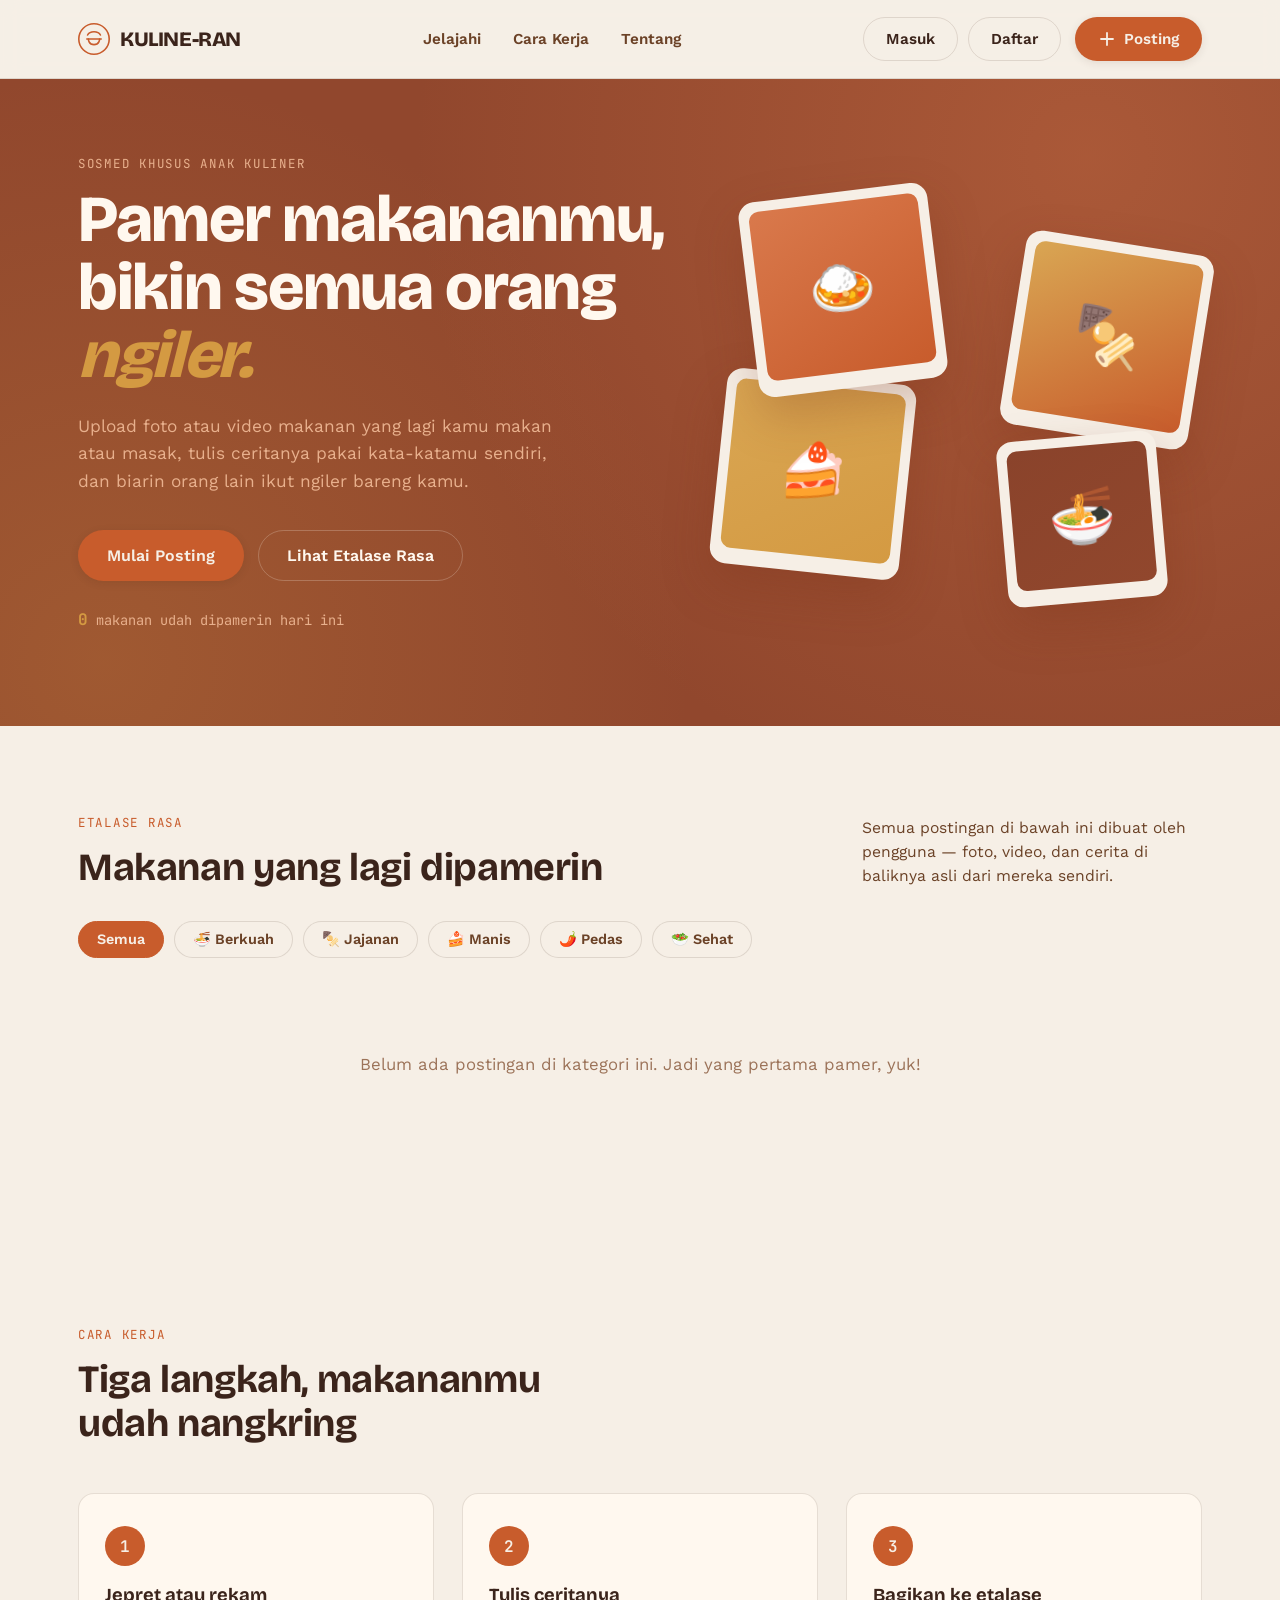
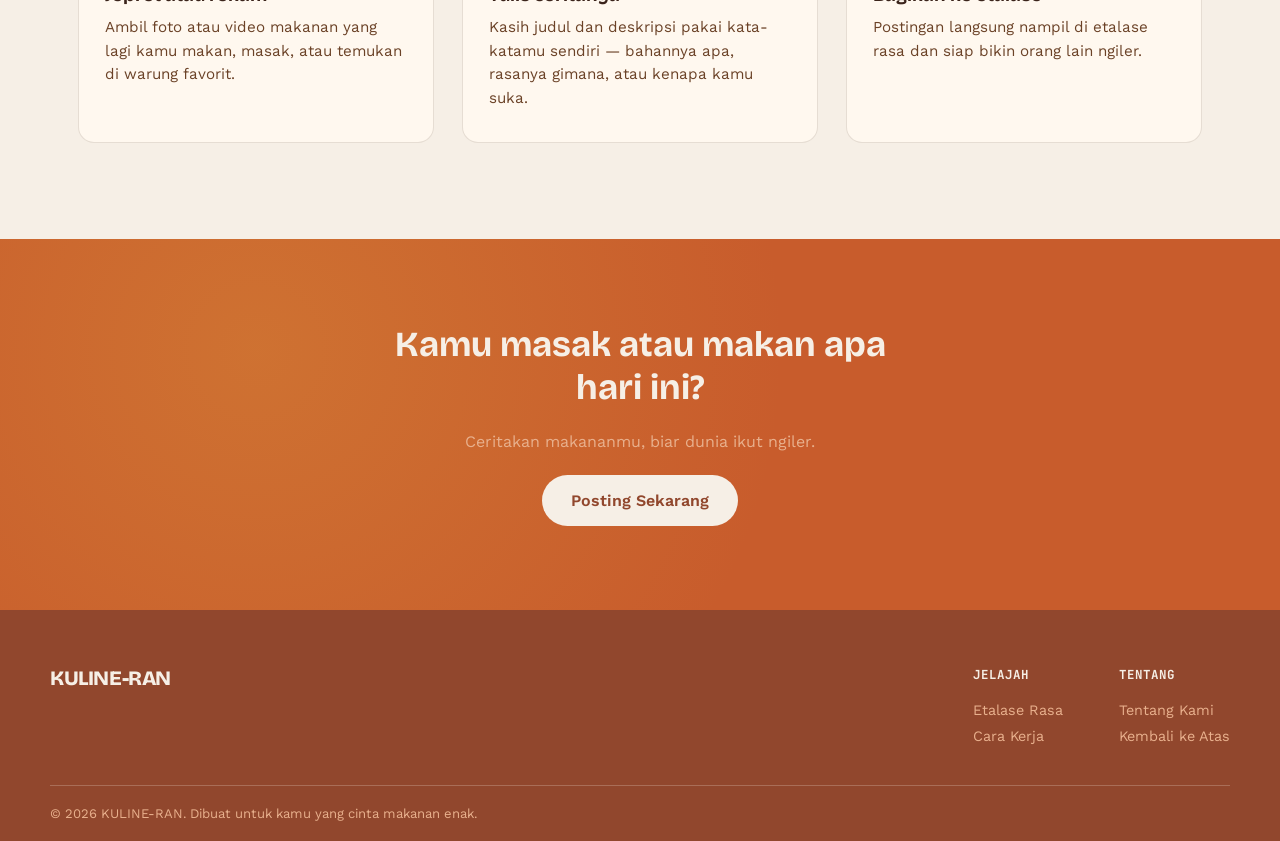
==== commit cac8049e: "Update website Kulineran" ====
--- a/index.html
+++ b/index.html
@@ -3,7 +3,7 @@
 <head>
 <meta charset="UTF-8">
 <meta name="viewport" content="width=device-width, initial-scale=1.0">
-<title>KULINERAN — Pamer Makananmu, Bikin Semua Orang Ngiler</title>
+<title>KULINE-RAN — Pamer Makananmu, Bikin Semua Orang Ngiler</title>
 <link rel="preconnect" href="https://fonts.googleapis.com">
 <link rel="preconnect" href="https://fonts.gstatic.com" crossorigin>
 <link href="https://fonts.googleapis.com/css2?family=Bricolage+Grotesque:opsz,wght@12..96,500;12..96,600;12..96,700;12..96,800&family=Work+Sans:wght@400;500;600;700&family=JetBrains+Mono:wght@400;500&display=swap" rel="stylesheet">
@@ -23,7 +23,7 @@
           <path d="M13 20C13 20 13 27 20 27C27 27 27 20 27 20" stroke="currentColor" stroke-width="2" stroke-linecap="round"/>
         </svg>
       </span>
-      <span class="logo-text">KULINERAN</span>
+      <span class="logo-text">KULINE-RAN</span>
     </a>
 
     <nav class="main-nav" aria-label="Navigasi utama">
@@ -153,8 +153,8 @@
   <!-- ============ CTA BANNER ============ -->
   <section class="cta-banner" id="tentang">
     <div class="wrap cta-inner">
-      <h2>Kamu abis masak atau makan apa hari ini?</h2>
-      <p>KULINERAN adalah tempatnya orang-orang yang nggak bisa lihat makanan enak tanpa foto dulu. Ceritakan makananmu, biar dunia ikut ngiler.</p>
+      <h2>Kamu masak atau makan apa hari ini?</h2>
+      <p>Ceritakan makananmu, biar dunia ikut ngiler.</p>
       <button class="btn btn-onlight btn-lg" id="ctaUploadBtn" type="button">Posting Sekarang</button>
     </div>
   </section>
@@ -164,8 +164,7 @@
 <footer class="site-footer">
   <div class="wrap footer-inner">
     <div class="footer-brand">
-      <span class="logo-text logo-text-light">KULINERAN</span>
-      <p>Sosmed untuk siapa aja yang doyan pamer makanan.</p>
+      <span class="logo-text logo-text-light">KULINE-RAN</span>
     </div>
     <div class="footer-links">
       <div>
@@ -181,7 +180,7 @@
     </div>
   </div>
   <div class="wrap footer-bottom">
-    <p>&copy; 2026 KULINERAN. Dibuat buat yang laper mata.</p>
+    <p>&copy; 2026 KULINE-RAN. Dibuat untuk kamu yang cinta makanan enak.</p>
   </div>
 </footer>
 
@@ -200,19 +199,19 @@
         <input type="file" id="mediaInput" accept="image/*,video/*" hidden>
         <div class="dropzone-empty" id="dropzoneEmpty">
           <svg width="30" height="30" viewBox="0 0 24 24" fill="none" aria-hidden="true"><path d="M12 16V4M12 4L7 9M12 4L17 9" stroke="currentColor" stroke-width="2" stroke-linecap="round" stroke-linejoin="round"/><path d="M4 16V18C4 19.1 4.9 20 6 20H18C19.1 20 20 19.1 20 18V16" stroke="currentColor" stroke-width="2" stroke-linecap="round"/></svg>
-          <p><strong>Pilih foto atau video</strong> makanan kamu</p>
+          <p><strong>Pilih foto atau video</strong> makanan kamu </p>
           <span>JPG, PNG, MP4 — klik untuk memilih file</span>
         </div>
         <div class="dropzone-preview" id="dropzonePreview" hidden></div>
       </label>
 
       <div class="field">
-        <label for="postTitle">Judul postingan</label>
+        <label for="postTitle"> Apa Makananmu? </label>
         <input type="text" id="postTitle" placeholder="Contoh: Nasi Goreng Spesial Buatan Sendiri" required maxlength="60">
       </div>
 
       <div class="field">
-        <label for="postDesc">Deskripsi</label>
+        <label for="postDesc">Ceritakan keseruanmu!</label>
         <textarea id="postDesc" rows="4" placeholder="Ceritain makanannya dong — bahan apa aja, dibuat gimana, atau kenapa kamu suka..." required maxlength="280"></textarea>
       </div>
 
@@ -220,16 +219,12 @@
         <div class="field">
           <label for="postCategory">Kategori</label>
           <select id="postCategory">
-            <option value="berkuah">🍜 Berkuah</option>
-            <option value="jajanan">🍢 Jajanan</option>
-            <option value="manis">🍰 Manis</option>
-            <option value="pedas">🌶️ Pedas</option>
-            <option value="sehat">🥗 Sehat</option>
+            <option value="berkuah">Berkuah</option>
+            <option value="jajanan">Jajanan</option>
+            <option value="manis">Manis</option>
+            <option value="pedas">Pedas</option>
+            <option value="sehat">Sehat</option>
           </select>
-        </div>
-        <div class="field">
-          <label for="postUser">Nama kamu</label>
-          <input type="text" id="postUser" placeholder="@namakamu" maxlength="30">
         </div>
       </div>
 
@@ -273,11 +268,11 @@
         <div class="field">
           <label for="editPostCategory">Kategori</label>
           <select id="editPostCategory">
-            <option value="berkuah">🍜 Berkuah</option>
-            <option value="jajanan">🍢 Jajanan</option>
-            <option value="manis">🍰 Manis</option>
-            <option value="pedas">🌶️ Pedas</option>
-            <option value="sehat">🥗 Sehat</option>
+            <option value="berkuah">Berkuah</option>
+            <option value="jajanan">Jajanan</option>
+            <option value="manis">Manis</option>
+            <option value="pedas">Pedas</option>
+            <option value="sehat">Sehat</option>
           </select>
         </div>
       </div>
--- a/style.css
+++ b/style.css
@@ -6,26 +6,27 @@
 
 :root{
   /* -- warna dasar: terracotta -- */
-  --terracotta-deep:  #7A3319;
-  --terracotta:        #C1592E;
-  --terracotta-light:  #E08554;
-  --terracotta-pale:   #F3B98C;
-
-  --cream-bg:   #F7EADA;
-  --surface:    #FFFBF5;
-  --surface-2:  #FFF3E4;
-
-  --ink:        #33190D;
+  --terracotta-deep:  #91472D;
+  --terracotta:        #C85C2C;
+  --terracotta-light:  #D9794C;
+  --terracotta-pale:   #E8B08D;
+
+  --cream-bg:   #F6EFE6;
+  --surface:    #F6EFE6;
+  --surface-2:  #FFF8EF;
+
+  --ink:        #3B241B;
   --ink-soft:   #6B4227;
   --ink-faint:  #9C7359;
 
   --olive:      #6E7D48;
   --olive-bg:   #E9EEDB;
-  --gold:       #DB9A3C;
+  --gold:       #D49A42;
   --gold-bg:    #FBEBD1;
+  --text-main:  #FFF8EF;
 
   --line: rgba(51,25,13,0.12);
-  --line-on-dark: rgba(255,251,245,0.22);
+  --line-on-dark: rgba(255,248,239,0.22);
 
   --shadow-sm: 0 2px 8px rgba(51,25,13,0.10);
   --shadow-md: 0 10px 28px rgba(51,25,13,0.16);
@@ -129,7 +130,7 @@
   position: sticky;
   top: 0;
   z-index: 40;
-  background: rgba(255,251,245,0.9);
+  background: rgba(246,239,230,0.9);
   backdrop-filter: blur(10px);
   border-bottom: 1px solid var(--line);
 }
@@ -463,9 +464,9 @@
 .hero{
   background: var(--terracotta-deep);
   background-image:
-    radial-gradient(circle at 85% 12%, rgba(224,133,84,0.35), transparent 55%),
-    radial-gradient(circle at 8% 90%, rgba(219,154,60,0.22), transparent 45%);
-  color: var(--surface);
+    radial-gradient(circle at 85% 12%, rgba(217,121,76,0.35), transparent 55%),
+    radial-gradient(circle at 8% 90%, rgba(212,154,66,0.22), transparent 45%);
+  color: var(--text-main);
   padding: 76px 0 96px;
   overflow: hidden;
 }
@@ -491,8 +492,8 @@
   margin-bottom: 34px;
 }
 .hero-cta{ display: flex; gap: 14px; flex-wrap: wrap; margin-bottom: 28px; }
-.hero .btn-ghost{ color: var(--surface); border-color: var(--line-on-dark); }
-.hero .btn-ghost:hover{ background: rgba(255,251,245,0.08); border-color: var(--surface); }
+.hero .btn-ghost{ color: var(--text-main); border-color: var(--line-on-dark); }
+.hero .btn-ghost:hover{ background: rgba(255,248,239,0.08); border-color: var(--text-main); }
 .hero-stat{
   font-family: var(--font-mono);
   font-size: 0.85rem;
@@ -521,10 +522,10 @@
   justify-content: center;
   font-size: 3.4rem;
 }
-.grad-1{ background: linear-gradient(150deg, #E08554, #C1592E); }
-.grad-2{ background: linear-gradient(150deg, #DB9A3C, #C1592E); }
-.grad-3{ background: linear-gradient(150deg, #E9C08A, #DB9A3C); }
-.grad-4{ background: linear-gradient(150deg, #B96B3E, #7A3319); }
+.grad-1{ background: linear-gradient(150deg, #D9794C, #C85C2C); }
+.grad-2{ background: linear-gradient(150deg, #D9A653, #C85C2C); }
+.grad-3{ background: linear-gradient(150deg, #D9A653, #D49A42); }
+.grad-4{ background: linear-gradient(150deg, #8A432B, #91472D); }
 
 .card-a{ top: 0; left: 30px; transform: rotate(-7deg); z-index: 2; }
 .card-b{ top: 50px; right: 0; transform: rotate(9deg); z-index: 1; }
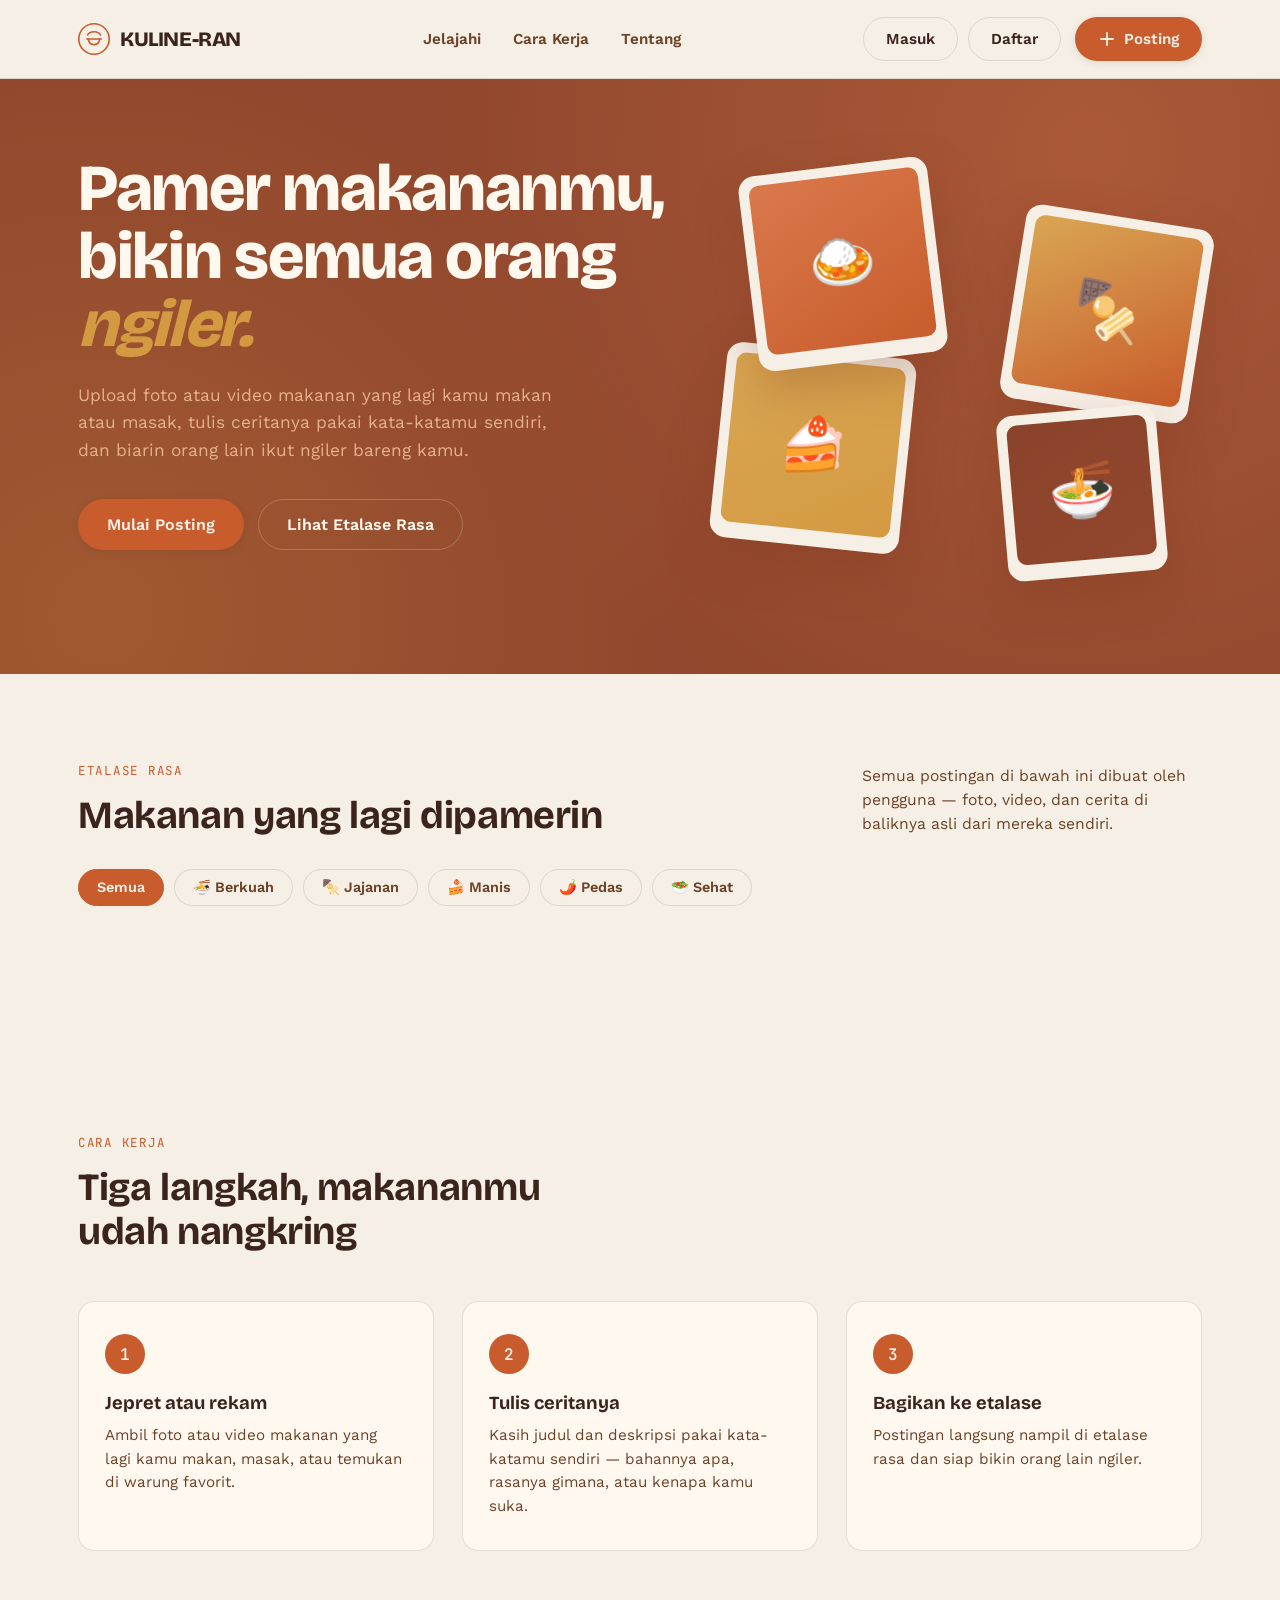
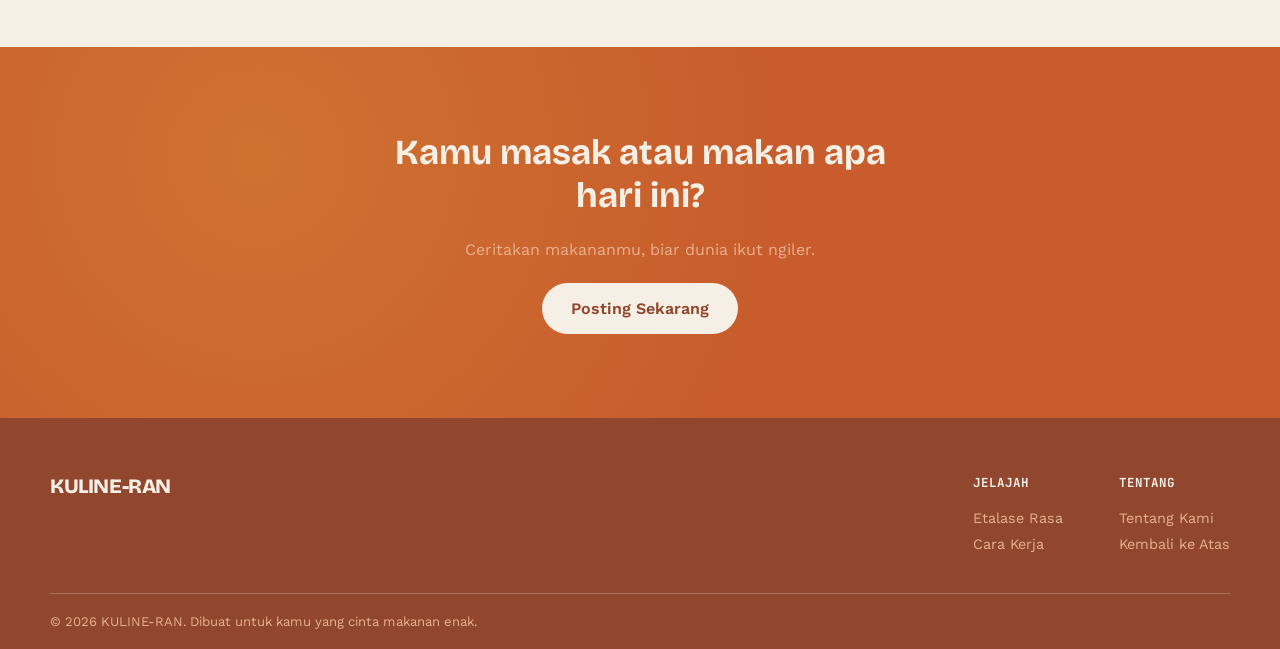
==== commit 40d4fc2a: "Update website Kulineran" ====
--- a/index.html
+++ b/index.html
@@ -69,14 +69,12 @@
   <section class="hero">
     <div class="wrap hero-inner">
       <div class="hero-copy">
-        <p class="eyebrow">sosmed khusus anak kuliner</p>
         <h1 class="hero-title">Pamer&nbsp;makananmu,<br>bikin&nbsp;semua&nbsp;orang<br><span class="hero-title-accent">ngiler.</span></h1>
         <p class="hero-sub">Upload foto atau video makanan yang lagi kamu makan atau masak, tulis ceritanya pakai kata-katamu sendiri, dan biarin orang lain ikut ngiler bareng kamu.</p>
         <div class="hero-cta">
           <button class="btn btn-primary btn-lg" id="heroUploadBtn" type="button">Mulai Posting</button>
           <a class="btn btn-ghost btn-lg" href="#feed">Lihat Etalase Rasa</a>
         </div>
-        <p class="hero-stat"><strong id="totalPosts">12.480</strong> makanan udah dipamerin hari ini</p>
       </div>
 
       <div class="hero-collage" aria-hidden="true">
